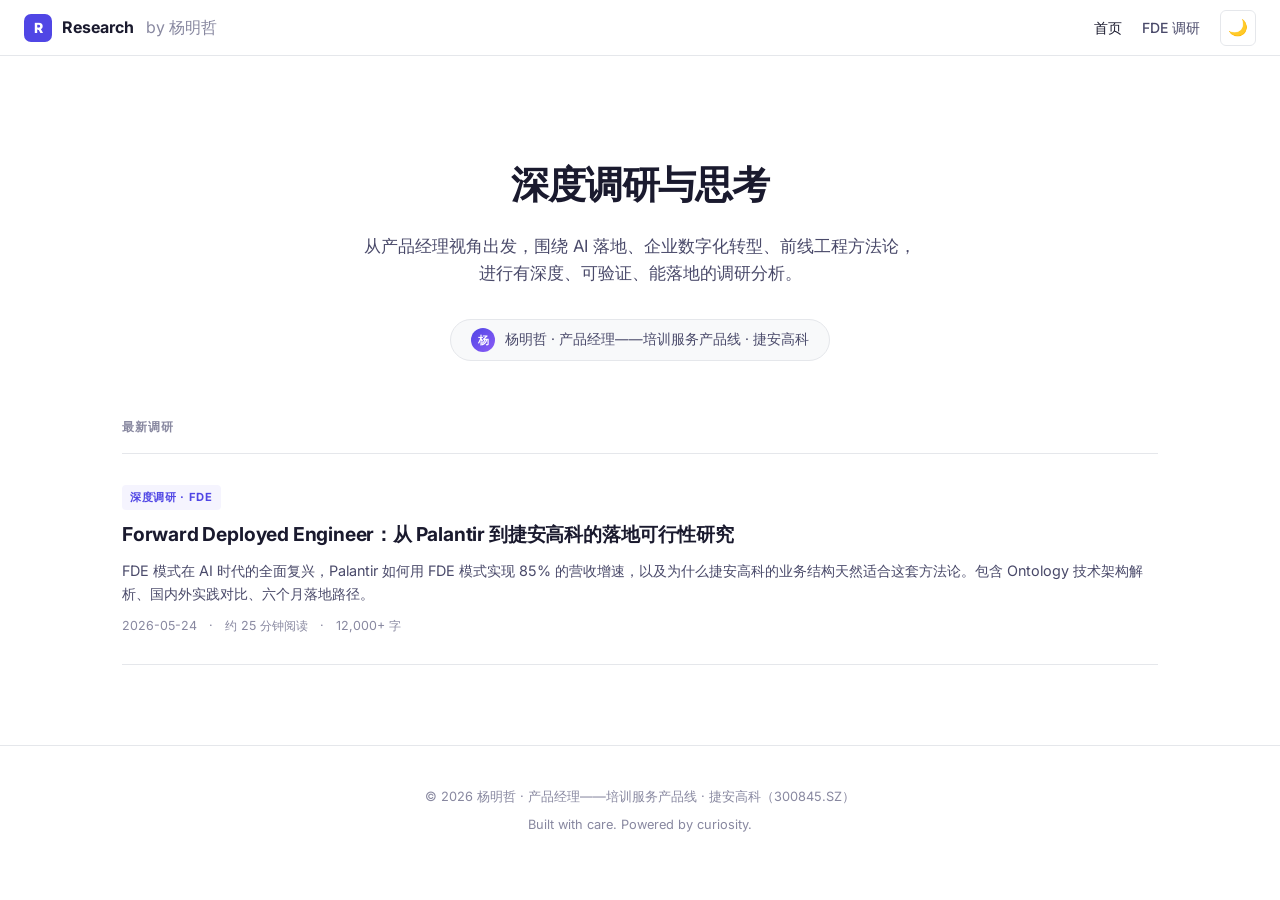
==== index.html @ a413f58f "Initial commit: research hub site with FDE deep dive article Static HTML research site for research." ====
<!DOCTYPE html>
<html lang="zh-CN" data-theme="light">
<head>
  <meta charset="UTF-8">
  <meta name="viewport" content="width=device-width, initial-scale=1.0">
  <title>Research — 杨明哲</title>
  <meta name="description" content="杨明哲的深度调研合辑 — AI 应用、企业数字化、前线工程方法论">
  <link rel="preconnect" href="https://fonts.googleapis.com">
  <link rel="preconnect" href="https://fonts.gstatic.com" crossorigin>
  <link href="https://fonts.googleapis.com/css2?family=Inter:wght@400;500;600;700;800&family=Noto+Serif+SC:wght@400;700&family=JetBrains+Mono:wght@400;500&display=swap" rel="stylesheet">
  <link rel="stylesheet" href="assets/css/main.css">
</head>
<body>

<!-- Header -->
<header class="site-header">
  <div class="header-inner">
    <a href="index.html" class="site-logo">
      <span class="logo-icon">R</span>
      <span>Research</span>
      <span class="logo-text-sub">by 杨明哲</span>
    </a>
    <div class="header-nav">
      <a href="index.html" class="active">首页</a>
      <a href="articles/fde-deep-dive/index.html">FDE 调研</a>
      <button class="theme-toggle" onclick="toggleTheme()" aria-label="切换主题">🌙</button>
    </div>
  </div>
</header>

<!-- Main -->
<div class="home-layout">

  <!-- Hero -->
  <section class="home-hero">
    <h1>深度调研与思考</h1>
    <p class="subtitle">从产品经理视角出发，围绕 AI 落地、企业数字化转型、前线工程方法论，进行有深度、可验证、能落地的调研分析。</p>
    <div class="author-badge">
      <span style="width:24px;height:24px;border-radius:50%;background:linear-gradient(135deg,#5046e5,#8b5cf6);display:inline-flex;align-items:center;justify-content:center;color:#fff;font-size:0.7rem;font-weight:700;">杨</span>
      杨明哲 · 产品经理——培训服务产品线 · 捷安高科
    </div>
  </section>

  <!-- Latest Research -->
  <section>
    <p class="section-title">最新调研</p>
    <div class="article-list">

      <article class="article-card">
        <div class="article-card-body">
          <span class="article-card-tag">深度调研 · FDE</span>
          <h3><a href="articles/fde-deep-dive/index.html">Forward Deployed Engineer：从 Palantir 到捷安高科的落地可行性研究</a></h3>
          <p>FDE 模式在 AI 时代的全面复兴，Palantir 如何用 FDE 模式实现 85% 的营收增速，以及为什么捷安高科的业务结构天然适合这套方法论。包含 Ontology 技术架构解析、国内外实践对比、六个月落地路径。</p>
          <div class="article-card-meta">
            <span>2026-05-24</span>
            <span>·</span>
            <span>约 25 分钟阅读</span>
            <span>·</span>
            <span>12,000+ 字</span>
          </div>
        </div>
      </article>

      <!-- Placeholder for future articles -->
      <!--
      <article class="article-card">
        <div class="article-card-body">
          <span class="article-card-tag">方法论</span>
          <h3><a href="#">AI Coding 工作流：从个人实践到团队推广</a></h3>
          <p>Claude Code、Codex、飞书智能体三条技术路线的融合实践...</p>
          <div class="article-card-meta">
            <span>即将发布</span>
          </div>
        </div>
      </article>
      -->

    </div>
  </section>

</div>

<!-- Footer -->
<footer style="text-align:center;padding:40px 20px;border-top:1px solid var(--border-color);font-size:0.8rem;color:var(--text-tertiary);">
  <p>© 2026 杨明哲 · 产品经理——培训服务产品线 · 捷安高科（300845.SZ）</p>
  <p style="margin-top:6px;">Built with care. Powered by curiosity.</p>
</footer>

<script>
function toggleTheme() {
  const html = document.documentElement;
  const current = html.getAttribute('data-theme');
  const next = current === 'dark' ? 'light' : 'dark';
  html.setAttribute('data-theme', next);
  localStorage.setItem('theme', next);
  document.querySelector('.theme-toggle').textContent = next === 'dark' ? '☀️' : '🌙';
}
// Restore theme
const savedTheme = localStorage.getItem('theme');
if (savedTheme) {
  document.documentElement.setAttribute('data-theme', savedTheme);
  if (savedTheme === 'dark') document.querySelector('.theme-toggle').textContent = '☀️';
}
</script>

</body>
</html>
---- assets/css/main.css ----
/* ============================================
   Research Hub — Claude Docs-inspired Theme
   Author: Yang Mingzhe
   ============================================ */

/* --- Reset & Base --- */
*, *::before, *::after { box-sizing: border-box; margin: 0; padding: 0; }

:root {
  /* Light theme */
  --bg-primary: #ffffff;
  --bg-secondary: #f8f9fa;
  --bg-tertiary: #f0f1f3;
  --bg-code: #f5f5f7;
  --bg-callout-info: #eef4ff;
  --bg-callout-warn: #fff8e6;
  --bg-callout-tip: #eefbf4;
  --bg-callout-critical: #fef2f2;
  --border-callout-info: #3b82f6;
  --border-callout-warn: #f59e0b;
  --border-callout-tip: #10b981;
  --border-callout-critical: #ef4444;
  --text-primary: #1a1a2e;
  --text-secondary: #4a4a6a;
  --text-tertiary: #8888a0;
  --text-link: #5046e5;
  --text-link-hover: #3730a3;
  --border-color: #e5e7eb;
  --border-light: #f0f0f0;
  --accent: #5046e5;
  --accent-light: #ede9fe;
  --accent-bg: rgba(80, 70, 229, 0.06);
  --shadow-sm: 0 1px 2px rgba(0,0,0,0.04);
  --shadow-md: 0 4px 12px rgba(0,0,0,0.06);
  --shadow-lg: 0 8px 30px rgba(0,0,0,0.08);
  --radius-sm: 6px;
  --radius-md: 10px;
  --radius-lg: 16px;
  --font-sans: 'Inter', -apple-system, BlinkMacSystemFont, 'Segoe UI', system-ui, sans-serif;
  --font-mono: 'JetBrains Mono', 'Fira Code', 'SF Mono', Consolas, monospace;
  --font-serif: 'Noto Serif SC', 'Source Han Serif SC', Georgia, serif;
  --content-width: 1060px;
  --sidebar-width: 240px;
  --toc-width: 0px;
  --header-height: 56px;
  --transition: 0.2s ease;
}

[data-theme="dark"] {
  --bg-primary: #0f0f1a;
  --bg-secondary: #1a1a2e;
  --bg-tertiary: #242440;
  --bg-code: #1e1e32;
  --bg-callout-info: #1a2332;
  --bg-callout-warn: #2a2418;
  --bg-callout-tip: #162420;
  --bg-callout-critical: #2a1a1a;
  --text-primary: #e8e8f0;
  --text-secondary: #a0a0b8;
  --text-tertiary: #6a6a80;
  --text-link: #818cf8;
  --text-link-hover: #a5b4fc;
  --border-color: #2a2a40;
  --border-light: #1f1f35;
  --accent: #818cf8;
  --accent-light: #2a2a50;
  --accent-bg: rgba(129, 140, 248, 0.08);
  --shadow-sm: 0 1px 2px rgba(0,0,0,0.2);
  --shadow-md: 0 4px 12px rgba(0,0,0,0.3);
  --shadow-lg: 0 8px 30px rgba(0,0,0,0.4);
}

html {
  font-size: 16px;
  scroll-behavior: smooth;
  -webkit-font-smoothing: antialiased;
  -moz-osx-font-smoothing: grayscale;
}

body {
  font-family: var(--font-sans);
  color: var(--text-primary);
  background: var(--bg-primary);
  line-height: 1.7;
  transition: background var(--transition), color var(--transition);
}

a {
  color: var(--text-link);
  text-decoration: none;
  transition: color var(--transition);
}
a:hover { color: var(--text-link-hover); }

img { max-width: 100%; height: auto; }

/* --- Header --- */
.site-header {
  position: fixed;
  top: 0;
  left: 0;
  right: 0;
  height: var(--header-height);
  background: rgba(255,255,255,0.85);
  backdrop-filter: blur(12px);
  -webkit-backdrop-filter: blur(12px);
  border-bottom: 1px solid var(--border-color);
  z-index: 1000;
  display: flex;
  align-items: center;
  padding: 0 24px;
  transition: background var(--transition);
}
[data-theme="dark"] .site-header {
  background: rgba(15,15,26,0.85);
}

.header-inner {
  max-width: 1400px;
  width: 100%;
  margin: 0 auto;
  display: flex;
  align-items: center;
  justify-content: space-between;
}

.site-logo {
  display: flex;
  align-items: center;
  gap: 10px;
  font-weight: 700;
  font-size: 1rem;
  color: var(--text-primary);
  text-decoration: none;
}
.site-logo .logo-icon {
  width: 28px;
  height: 28px;
  background: var(--accent);
  border-radius: 7px;
  display: flex;
  align-items: center;
  justify-content: center;
  color: #fff;
  font-size: 14px;
  font-weight: 800;
}
.site-logo .logo-text-sub {
  font-weight: 400;
  color: var(--text-tertiary);
  margin-left: 2px;
}

.header-nav {
  display: flex;
  align-items: center;
  gap: 20px;
}
.header-nav a {
  color: var(--text-secondary);
  font-size: 0.875rem;
  font-weight: 500;
  padding: 6px 0;
}
.header-nav a:hover, .header-nav a.active { color: var(--text-primary); }

.theme-toggle {
  background: none;
  border: 1px solid var(--border-color);
  border-radius: var(--radius-sm);
  width: 36px;
  height: 36px;
  display: flex;
  align-items: center;
  justify-content: center;
  cursor: pointer;
  color: var(--text-secondary);
  font-size: 1rem;
  transition: all var(--transition);
}
.theme-toggle:hover { color: var(--text-primary); border-color: var(--text-tertiary); }

/* --- Layout: Article --- */
.article-layout {
  display: flex;
  max-width: 1400px;
  margin: 0 auto;
  padding-top: var(--header-height);
  min-height: 100vh;
}

.sidebar {
  position: fixed;
  top: var(--header-height);
  left: 0;
  width: var(--sidebar-width);
  height: calc(100vh - var(--header-height));
  overflow-y: auto;
  border-right: 1px solid var(--border-color);
  padding: 20px 16px;
  background: var(--bg-primary);
  z-index: 100;
  transition: transform 0.3s ease, background var(--transition);
}
.sidebar::-webkit-scrollbar { width: 4px; }
.sidebar::-webkit-scrollbar-thumb { background: var(--border-color); border-radius: 2px; }

.sidebar-section { margin-bottom: 24px; }
.sidebar-section-title {
  font-size: 0.7rem;
  font-weight: 700;
  text-transform: uppercase;
  letter-spacing: 0.08em;
  color: var(--text-tertiary);
  padding: 0 12px;
  margin-bottom: 8px;
}

.sidebar-link {
  display: block;
  padding: 7px 12px;
  font-size: 0.85rem;
  color: var(--text-secondary);
  border-radius: var(--radius-sm);
  transition: all var(--transition);
  line-height: 1.4;
}
.sidebar-link:hover { color: var(--text-primary); background: var(--bg-secondary); }
.sidebar-link.active {
  color: var(--accent);
  background: var(--accent-bg);
  font-weight: 600;
}
.sidebar-link.sub {
  padding-left: 28px;
  font-size: 0.8rem;
}

.main-content {
  margin-left: var(--sidebar-width);
  flex: 1;
  min-width: 0;
  display: flex;
  justify-content: center;
}

.article-body {
  width: 100%;
  max-width: var(--content-width);
  padding: 48px 32px 120px;
}

.toc-sidebar {
  display: none !important;
}
.toc-title {
  font-size: 0.7rem;
  font-weight: 700;
  text-transform: uppercase;
  letter-spacing: 0.08em;
  color: var(--text-tertiary);
  margin-bottom: 12px;
}
.toc-link {
  display: block;
  padding: 4px 0 4px 12px;
  font-size: 0.78rem;
  color: var(--text-tertiary);
  border-left: 2px solid transparent;
  transition: all var(--transition);
  line-height: 1.5;
}
.toc-link:hover { color: var(--text-secondary); }
.toc-link.active {
  color: var(--accent);
  border-left-color: var(--accent);
}
.toc-link.sub { padding-left: 24px; font-size: 0.75rem; }

/* --- Typography --- */
.article-body h1 {
  font-size: 2rem;
  font-weight: 800;
  line-height: 1.2;
  margin-bottom: 16px;
  letter-spacing: -0.02em;
}
.article-body h2 {
  font-size: 1.45rem;
  font-weight: 700;
  margin-top: 56px;
  margin-bottom: 20px;
  padding-top: 24px;
  border-top: 1px solid var(--border-color);
  letter-spacing: -0.01em;
}
.article-body h2:first-of-type { border-top: none; margin-top: 32px; }
.article-body h3 {
  font-size: 1.15rem;
  font-weight: 650;
  margin-top: 36px;
  margin-bottom: 14px;
}
.article-body h4 {
  font-size: 1rem;
  font-weight: 600;
  margin-top: 28px;
  margin-bottom: 10px;
  color: var(--text-secondary);
}

.article-body p {
  margin-bottom: 18px;
  color: var(--text-primary);
}

.article-body strong { font-weight: 650; }

.article-meta {
  display: flex;
  align-items: center;
  gap: 16px;
  margin-bottom: 32px;
  padding-bottom: 24px;
  border-bottom: 1px solid var(--border-color);
  flex-wrap: wrap;
}
.meta-author {
  display: flex;
  align-items: center;
  gap: 10px;
}
.meta-avatar {
  width: 36px;
  height: 36px;
  border-radius: 50%;
  background: linear-gradient(135deg, var(--accent), #8b5cf6);
  display: flex;
  align-items: center;
  justify-content: center;
  color: #fff;
  font-weight: 700;
  font-size: 0.85rem;
}
.meta-name { font-weight: 600; font-size: 0.9rem; }
.meta-role { font-size: 0.8rem; color: var(--text-tertiary); }
.meta-dot { color: var(--text-tertiary); }
.meta-date, .meta-read-time { font-size: 0.8rem; color: var(--text-tertiary); }

.subtitle {
  font-size: 1.15rem;
  color: var(--text-secondary);
  margin-bottom: 24px;
  line-height: 1.6;
}

/* --- Callouts --- */
.callout {
  padding: 16px 20px;
  border-radius: var(--radius-md);
  border-left: 4px solid;
  margin: 24px 0;
  font-size: 0.9rem;
  line-height: 1.6;
}
.callout-title {
  font-weight: 650;
  font-size: 0.85rem;
  margin-bottom: 6px;
  display: flex;
  align-items: center;
  gap: 6px;
}
.callout.info { background: var(--bg-callout-info); border-color: var(--border-callout-info); }
.callout.warn { background: var(--bg-callout-warn); border-color: var(--border-callout-warn); }
.callout.tip { background: var(--bg-callout-tip); border-color: var(--border-callout-tip); }
.callout.critical { background: var(--bg-callout-critical); border-color: var(--border-callout-critical); }

/* --- Key Stats --- */
.stat-grid {
  display: grid;
  grid-template-columns: repeat(auto-fit, minmax(160px, 1fr));
  gap: 16px;
  margin: 28px 0;
}
.stat-card {
  background: var(--bg-secondary);
  border: 1px solid var(--border-color);
  border-radius: var(--radius-md);
  padding: 20px;
  text-align: center;
  transition: transform var(--transition), box-shadow var(--transition);
}
.stat-card:hover { transform: translateY(-2px); box-shadow: var(--shadow-md); }
.stat-number {
  font-size: 1.8rem;
  font-weight: 800;
  color: var(--accent);
  line-height: 1;
  margin-bottom: 6px;
  letter-spacing: -0.02em;
}
.stat-label {
  font-size: 0.78rem;
  color: var(--text-tertiary);
  line-height: 1.3;
}

/* --- Tables --- */
.table-wrapper {
  overflow-x: auto;
  margin: 24px 0;
  border: 1px solid var(--border-color);
  border-radius: var(--radius-md);
}
.article-body table {
  width: 100%;
  border-collapse: collapse;
  font-size: 0.85rem;
}
.article-body th {
  background: var(--bg-secondary);
  font-weight: 650;
  text-align: left;
  padding: 12px 16px;
  border-bottom: 1px solid var(--border-color);
  white-space: nowrap;
  font-size: 0.8rem;
  color: var(--text-secondary);
}
.article-body td {
  padding: 11px 16px;
  border-bottom: 1px solid var(--border-light);
  vertical-align: top;
}
.article-body tr:last-child td { border-bottom: none; }
.article-body tr:hover td { background: var(--accent-bg); }

/* --- Code --- */
.article-body code {
  font-family: var(--font-mono);
  font-size: 0.85em;
  background: var(--bg-code);
  padding: 2px 6px;
  border-radius: 4px;
  color: var(--accent);
}
.article-body pre {
  background: var(--bg-code);
  border: 1px solid var(--border-color);
  border-radius: var(--radius-md);
  padding: 20px;
  overflow-x: auto;
  margin: 24px 0;
  font-size: 0.85rem;
  line-height: 1.6;
}
.article-body pre code {
  background: none;
  padding: 0;
  color: var(--text-primary);
}

/* --- Collapsible / Accordion --- */
.accordion {
  border: 1px solid var(--border-color);
  border-radius: var(--radius-md);
  margin: 20px 0;
  overflow: hidden;
}
.accordion-item { border-bottom: 1px solid var(--border-color); }
.accordion-item:last-child { border-bottom: none; }
.accordion-header {
  display: flex;
  align-items: center;
  justify-content: space-between;
  padding: 14px 20px;
  cursor: pointer;
  font-weight: 600;
  font-size: 0.9rem;
  background: var(--bg-secondary);
  transition: background var(--transition);
  user-select: none;
}
.accordion-header:hover { background: var(--bg-tertiary); }
.accordion-arrow {
  transition: transform 0.3s ease;
  font-size: 0.75rem;
  color: var(--text-tertiary);
}
.accordion-item.open .accordion-arrow { transform: rotate(180deg); }
.accordion-content {
  max-height: 0;
  overflow: hidden;
  transition: max-height 0.3s ease, padding 0.3s ease;
  padding: 0 20px;
  font-size: 0.9rem;
  line-height: 1.7;
}
.accordion-item.open .accordion-content {
  max-height: 2000px;
  padding: 16px 20px;
}

/* --- Flow Chart (CSS) --- */
.flow-chart {
  display: flex;
  align-items: center;
  gap: 0;
  margin: 28px 0;
  overflow-x: auto;
  padding: 16px 0;
}
.flow-step {
  background: var(--bg-secondary);
  border: 1px solid var(--border-color);
  border-radius: var(--radius-md);
  padding: 14px 18px;
  font-size: 0.82rem;
  font-weight: 500;
  text-align: center;
  min-width: 120px;
  white-space: nowrap;
  position: relative;
  transition: all var(--transition);
}
.flow-step:hover { border-color: var(--accent); background: var(--accent-bg); }
.flow-step.active { border-color: var(--accent); background: var(--accent-bg); color: var(--accent); font-weight: 700; }
.flow-arrow {
  color: var(--text-tertiary);
  font-size: 1.2rem;
  flex-shrink: 0;
  padding: 0 4px;
}

/* --- Vertical Flow --- */
.flow-vertical {
  display: flex;
  flex-direction: column;
  gap: 0;
  margin: 28px 0;
  max-width: 500px;
}
.flow-vertical .flow-step {
  width: 100%;
  text-align: left;
}
.flow-vertical .flow-arrow {
  text-align: center;
  padding: 4px 0;
  transform: rotate(90deg);
}

/* --- Comparison Cards --- */
.compare-grid {
  display: grid;
  grid-template-columns: 1fr 1fr;
  gap: 16px;
  margin: 24px 0;
}
.compare-card {
  background: var(--bg-secondary);
  border: 1px solid var(--border-color);
  border-radius: var(--radius-md);
  padding: 20px;
}
.compare-card h4 {
  margin-top: 0;
  font-size: 0.95rem;
  margin-bottom: 12px;
  color: var(--text-primary);
}
.compare-card ul {
  list-style: none;
  padding: 0;
}
.compare-card li {
  padding: 4px 0;
  font-size: 0.85rem;
  color: var(--text-secondary);
  position: relative;
  padding-left: 18px;
}
.compare-card li::before {
  content: '•';
  position: absolute;
  left: 0;
  color: var(--accent);
  font-weight: bold;
}

/* --- Timeline --- */
.timeline {
  position: relative;
  margin: 32px 0;
  padding-left: 28px;
}
.timeline::before {
  content: '';
  position: absolute;
  left: 8px;
  top: 0;
  bottom: 0;
  width: 2px;
  background: var(--border-color);
}
.timeline-item {
  position: relative;
  padding-bottom: 28px;
}
.timeline-item:last-child { padding-bottom: 0; }
.timeline-dot {
  position: absolute;
  left: -24px;
  top: 4px;
  width: 12px;
  height: 12px;
  border-radius: 50%;
  background: var(--accent);
  border: 2px solid var(--bg-primary);
  box-shadow: 0 0 0 3px var(--accent-bg);
}
.timeline-label {
  font-weight: 700;
  font-size: 0.85rem;
  color: var(--accent);
  margin-bottom: 4px;
}
.timeline-title {
  font-weight: 600;
  font-size: 0.95rem;
  margin-bottom: 6px;
}
.timeline-desc {
  font-size: 0.85rem;
  color: var(--text-secondary);
  line-height: 1.5;
}

/* --- Radar Chart placeholder --- */
.chart-container {
  margin: 28px 0;
  padding: 20px;
  background: var(--bg-secondary);
  border: 1px solid var(--border-color);
  border-radius: var(--radius-md);
  text-align: center;
}
.chart-container canvas {
  max-width: 100%;
  max-height: 360px;
}

/* --- Tooltip --- */
.term {
  border-bottom: 1px dashed var(--text-tertiary);
  cursor: help;
  position: relative;
}
.term:hover::after {
  content: attr(data-tip);
  position: absolute;
  bottom: calc(100% + 8px);
  left: 50%;
  transform: translateX(-50%);
  background: var(--text-primary);
  color: var(--bg-primary);
  padding: 8px 12px;
  border-radius: var(--radius-sm);
  font-size: 0.78rem;
  white-space: nowrap;
  max-width: 300px;
  white-space: normal;
  z-index: 100;
  box-shadow: var(--shadow-md);
  line-height: 1.4;
}

/* --- Lists --- */
.article-body ul, .article-body ol {
  margin: 12px 0 18px;
  padding-left: 24px;
}
.article-body li {
  margin-bottom: 6px;
  font-size: 0.95rem;
}
.article-body li::marker { color: var(--text-tertiary); }

/* --- Blockquote --- */
.article-body blockquote {
  border-left: 3px solid var(--accent);
  padding: 12px 20px;
  margin: 24px 0;
  background: var(--accent-bg);
  border-radius: 0 var(--radius-sm) var(--radius-sm) 0;
  font-size: 0.95rem;
  color: var(--text-secondary);
  font-style: italic;
}
.article-body blockquote p { margin-bottom: 0; }

/* --- Reading Progress --- */
.reading-progress {
  position: fixed;
  top: var(--header-height);
  left: 0;
  width: 0;
  height: 3px;
  background: linear-gradient(90deg, var(--accent), #8b5cf6);
  z-index: 1001;
  transition: width 0.1s linear;
}

/* --- Back to Top --- */
.back-to-top {
  position: fixed;
  bottom: 32px;
  right: 32px;
  width: 40px;
  height: 40px;
  border-radius: 50%;
  background: var(--accent);
  color: #fff;
  display: flex;
  align-items: center;
  justify-content: center;
  cursor: pointer;
  opacity: 0;
  transform: translateY(10px);
  transition: all 0.3s ease;
  border: none;
  font-size: 1.1rem;
  box-shadow: var(--shadow-md);
  z-index: 100;
}
.back-to-top.visible { opacity: 1; transform: translateY(0); }
.back-to-top:hover { transform: translateY(-2px); box-shadow: var(--shadow-lg); }

/* --- Homepage specific --- */
.home-layout {
  max-width: 1100px;
  margin: 0 auto;
  padding: calc(var(--header-height) + 48px) 32px 80px;
}
.home-hero {
  text-align: center;
  padding: 48px 0 56px;
}
.home-hero h1 {
  font-size: 2.4rem;
  font-weight: 800;
  letter-spacing: -0.03em;
  margin-bottom: 16px;
}
.home-hero .subtitle {
  max-width: 560px;
  margin: 0 auto 32px;
  font-size: 1.05rem;
}
.home-hero .author-badge {
  display: inline-flex;
  align-items: center;
  gap: 10px;
  padding: 8px 20px;
  background: var(--bg-secondary);
  border: 1px solid var(--border-color);
  border-radius: 50px;
  font-size: 0.85rem;
  color: var(--text-secondary);
}

.article-list { margin-top: 16px; }
.article-card {
  display: flex;
  gap: 24px;
  padding: 28px 0;
  border-bottom: 1px solid var(--border-color);
  transition: all var(--transition);
}
.article-card:first-child { border-top: 1px solid var(--border-color); }
.article-card:hover { padding-left: 8px; }
.article-card-body { flex: 1; }
.article-card-tag {
  display: inline-block;
  font-size: 0.7rem;
  font-weight: 700;
  text-transform: uppercase;
  letter-spacing: 0.06em;
  color: var(--accent);
  background: var(--accent-bg);
  padding: 3px 8px;
  border-radius: 4px;
  margin-bottom: 8px;
}
.article-card h3 {
  font-size: 1.2rem;
  font-weight: 700;
  margin-bottom: 8px;
  letter-spacing: -0.01em;
}
.article-card h3 a { color: var(--text-primary); }
.article-card h3 a:hover { color: var(--accent); }
.article-card p {
  font-size: 0.9rem;
  color: var(--text-secondary);
  line-height: 1.6;
  margin-bottom: 10px;
}
.article-card-meta {
  font-size: 0.78rem;
  color: var(--text-tertiary);
  display: flex;
  gap: 12px;
}

.section-title {
  font-size: 0.75rem;
  font-weight: 700;
  text-transform: uppercase;
  letter-spacing: 0.08em;
  color: var(--text-tertiary);
  margin-bottom: 4px;
}

/* --- Responsive --- */
@media (max-width: 1200px) {
  .toc-sidebar { display: none; }
}
@media (max-width: 900px) {
  .sidebar { transform: translateX(-100%); }
  .sidebar.open { transform: translateX(0); }
  .main-content { margin-left: 0; }
  .article-body { padding: 32px 20px 80px; }
  .home-layout { padding: 32px 20px 60px; padding-top: calc(var(--header-height) + 32px); }
  .home-hero h1 { font-size: 1.8rem; }
  .compare-grid { grid-template-columns: 1fr; }
  .stat-grid { grid-template-columns: repeat(2, 1fr); }
  .flow-chart { flex-direction: column; align-items: stretch; }
  .flow-arrow { transform: rotate(90deg); text-align: center; }
}
@media (max-width: 600px) {
  .stat-grid { grid-template-columns: 1fr; }
  .article-card { flex-direction: column; gap: 12px; }
}

/* --- Print --- */
@media print {
  .site-header, .sidebar, .toc-sidebar, .back-to-top, .reading-progress, .theme-toggle { display: none !important; }
  .main-content { margin-left: 0 !important; }
  .article-body { max-width: 100%; padding: 0; }
  body { font-size: 11pt; }
}
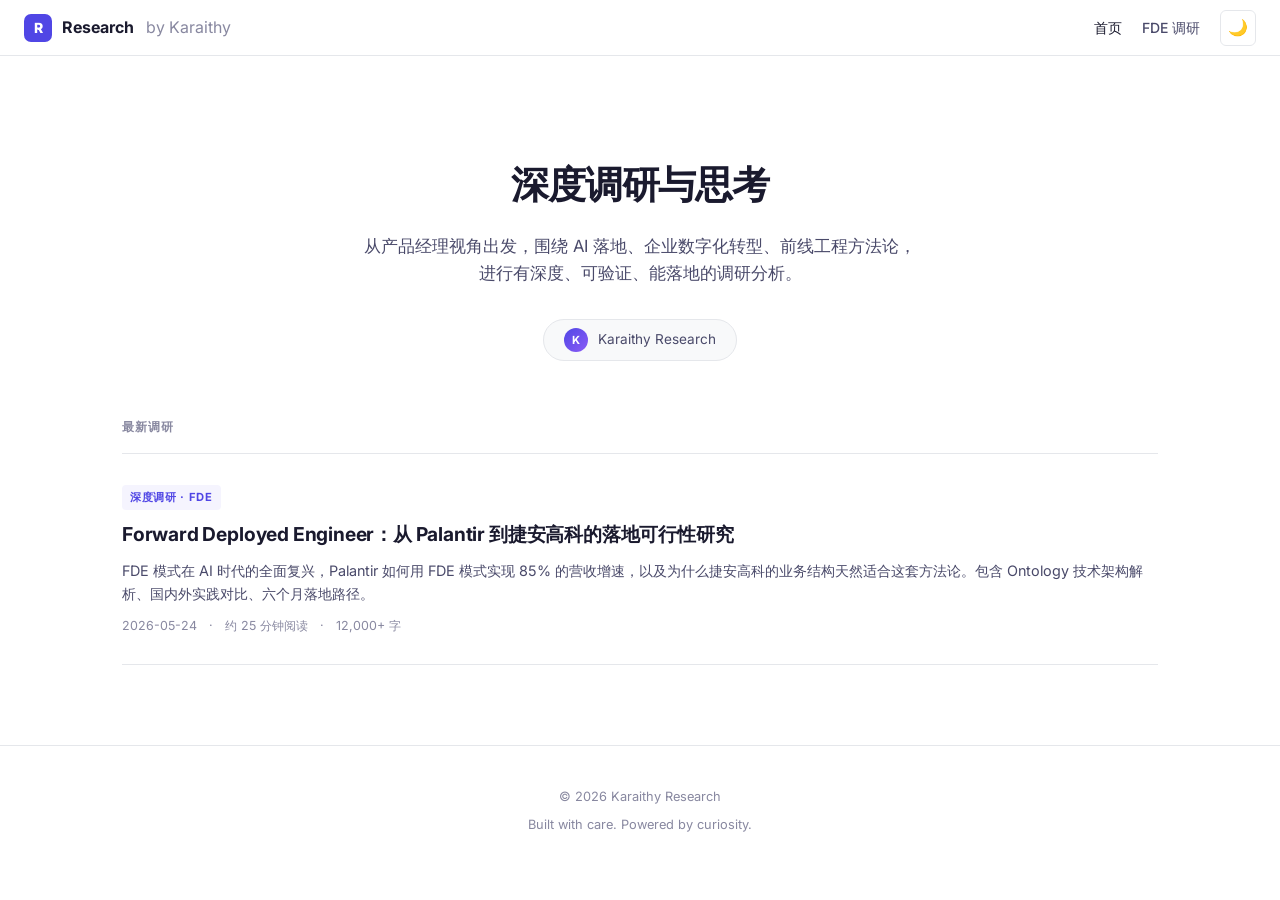
==== commit b3d8d021: "Fix Cloudflare Pages 500 error and remove personal info - Fix: escape dollar signs in Chart.js callb" ====
--- a/index.html
+++ b/index.html
@@ -3,8 +3,8 @@
 <head>
   <meta charset="UTF-8">
   <meta name="viewport" content="width=device-width, initial-scale=1.0">
-  <title>Research — 杨明哲</title>
-  <meta name="description" content="杨明哲的深度调研合辑 — AI 应用、企业数字化、前线工程方法论">
+  <title>Research — Karaithy</title>
+  <meta name="description" content="深度调研合辑 — AI 应用、企业数字化、前线工程方法论">
   <link rel="preconnect" href="https://fonts.googleapis.com">
   <link rel="preconnect" href="https://fonts.gstatic.com" crossorigin>
   <link href="https://fonts.googleapis.com/css2?family=Inter:wght@400;500;600;700;800&family=Noto+Serif+SC:wght@400;700&family=JetBrains+Mono:wght@400;500&display=swap" rel="stylesheet">
@@ -18,7 +18,7 @@
     <a href="index.html" class="site-logo">
       <span class="logo-icon">R</span>
       <span>Research</span>
-      <span class="logo-text-sub">by 杨明哲</span>
+      <span class="logo-text-sub">by Karaithy</span>
     </a>
     <div class="header-nav">
       <a href="index.html" class="active">首页</a>
@@ -36,8 +36,8 @@
     <h1>深度调研与思考</h1>
     <p class="subtitle">从产品经理视角出发，围绕 AI 落地、企业数字化转型、前线工程方法论，进行有深度、可验证、能落地的调研分析。</p>
     <div class="author-badge">
-      <span style="width:24px;height:24px;border-radius:50%;background:linear-gradient(135deg,#5046e5,#8b5cf6);display:inline-flex;align-items:center;justify-content:center;color:#fff;font-size:0.7rem;font-weight:700;">杨</span>
-      杨明哲 · 产品经理——培训服务产品线 · 捷安高科
+      <span style="width:24px;height:24px;border-radius:50%;background:linear-gradient(135deg,#5046e5,#8b5cf6);display:inline-flex;align-items:center;justify-content:center;color:#fff;font-size:0.7rem;font-weight:700;">K</span>
+      Karaithy Research
     </div>
   </section>
 
@@ -82,7 +82,7 @@
 
 <!-- Footer -->
 <footer style="text-align:center;padding:40px 20px;border-top:1px solid var(--border-color);font-size:0.8rem;color:var(--text-tertiary);">
-  <p>© 2026 杨明哲 · 产品经理——培训服务产品线 · 捷安高科（300845.SZ）</p>
+  <p>© 2026 Karaithy Research</p>
   <p style="margin-top:6px;">Built with care. Powered by curiosity.</p>
 </footer>
 
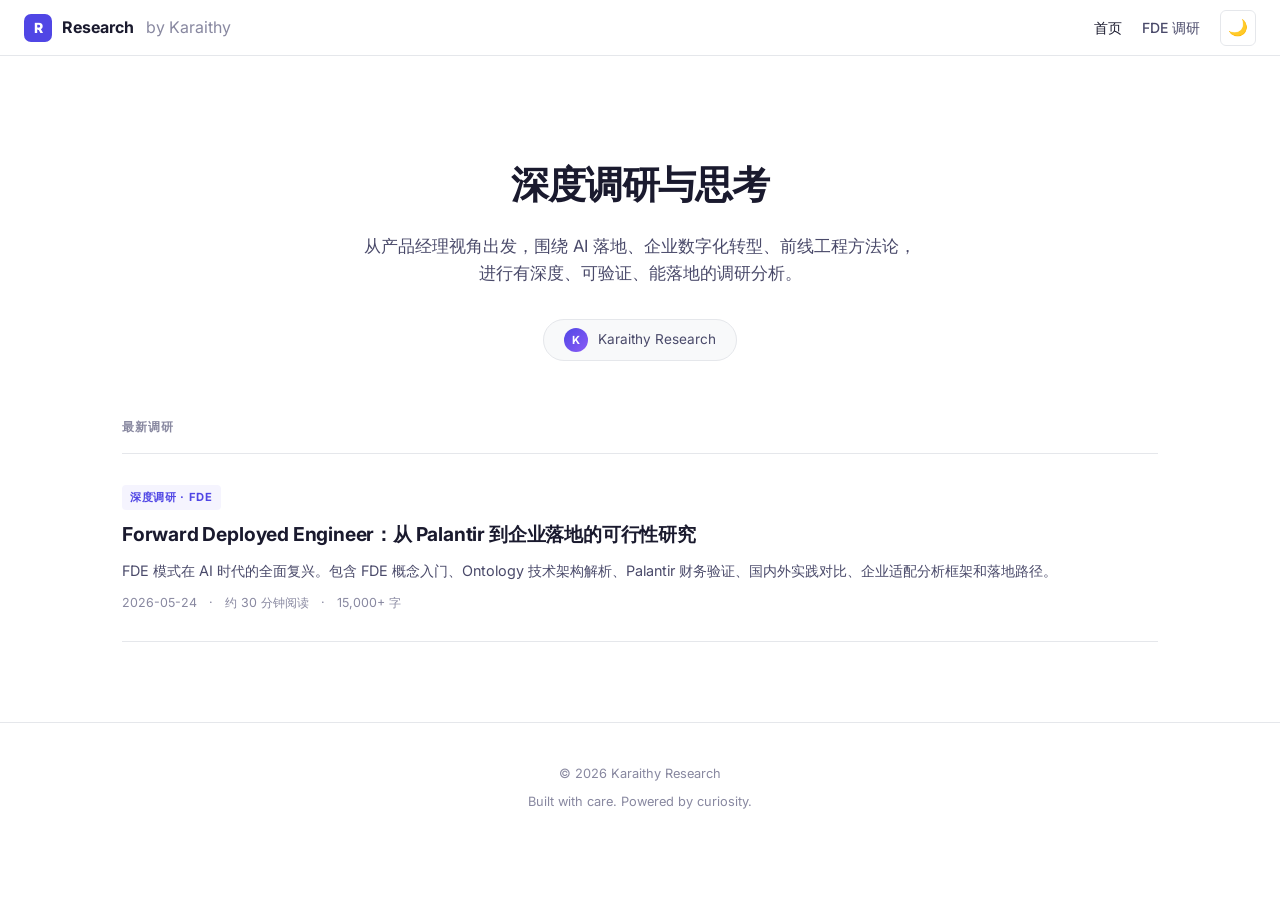
==== commit c9ad30ea: "Add FDE intro chapter + fix specific headcount references - Add "FDE 五分钟入门" chapter before Ch1 with " ====
--- a/index.html
+++ b/index.html
@@ -49,14 +49,14 @@
       <article class="article-card">
         <div class="article-card-body">
           <span class="article-card-tag">深度调研 · FDE</span>
-          <h3><a href="articles/fde-deep-dive/index.html">Forward Deployed Engineer：从 Palantir 到捷安高科的落地可行性研究</a></h3>
-          <p>FDE 模式在 AI 时代的全面复兴，Palantir 如何用 FDE 模式实现 85% 的营收增速，以及为什么捷安高科的业务结构天然适合这套方法论。包含 Ontology 技术架构解析、国内外实践对比、六个月落地路径。</p>
+          <h3><a href="articles/fde-deep-dive/index.html">Forward Deployed Engineer：从 Palantir 到企业落地的可行性研究</a></h3>
+          <p>FDE 模式在 AI 时代的全面复兴。包含 FDE 概念入门、Ontology 技术架构解析、Palantir 财务验证、国内外实践对比、企业适配分析框架和落地路径。</p>
           <div class="article-card-meta">
             <span>2026-05-24</span>
             <span>·</span>
-            <span>约 25 分钟阅读</span>
+            <span>约 30 分钟阅读</span>
             <span>·</span>
-            <span>12,000+ 字</span>
+            <span>15,000+ 字</span>
           </div>
         </div>
       </article>
--- a/assets/css/main.css
+++ b/assets/css/main.css
@@ -779,7 +779,7 @@
   transition: all var(--transition);
 }
 .article-card:first-child { border-top: 1px solid var(--border-color); }
-.article-card:hover { padding-left: 8px; }
+.article-card:hover { transform: translateX(8px); }
 .article-card-body { flex: 1; }
 .article-card-tag {
   display: inline-block;
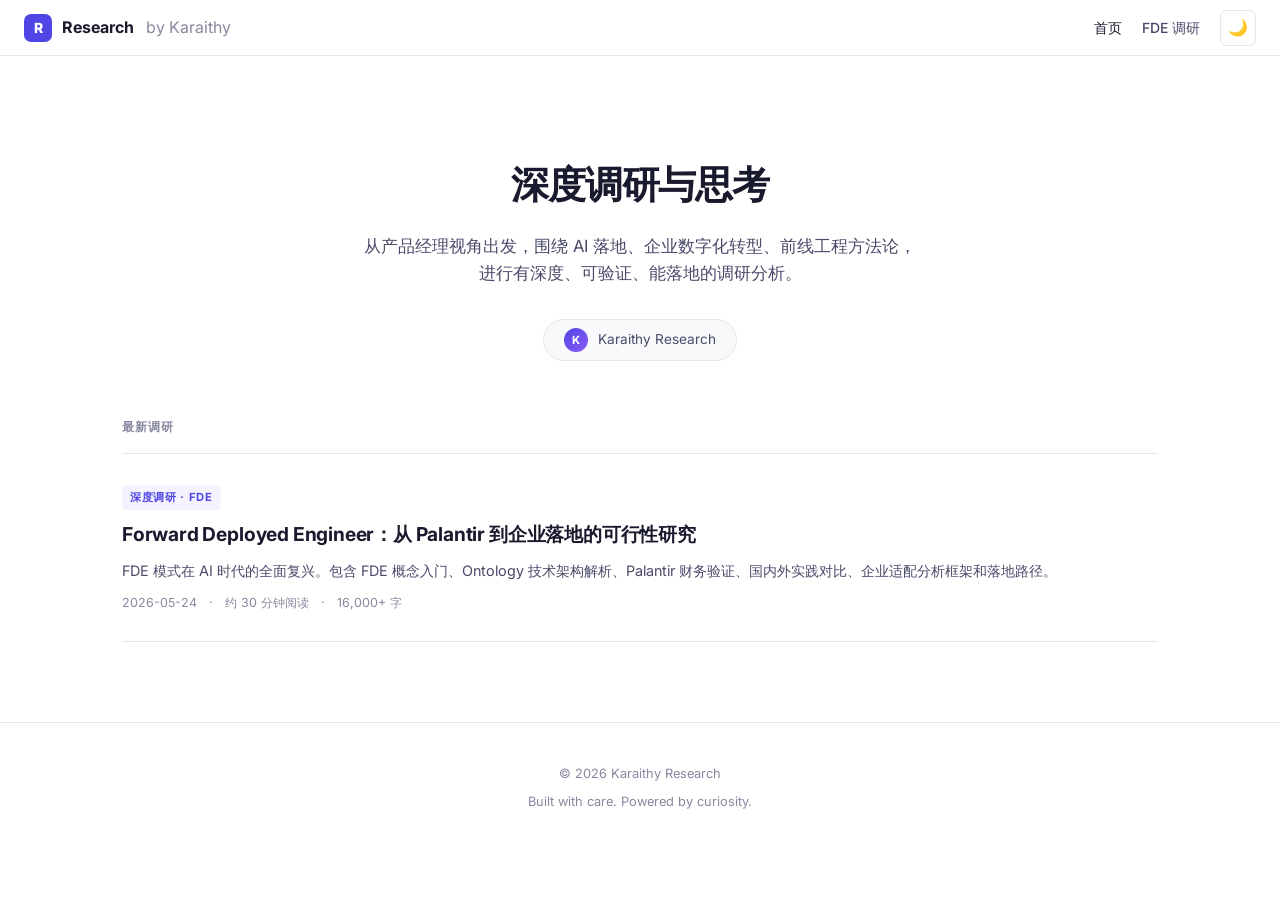
==== commit 9c259c2b: "Add "Customization Trap" deep dive to FDE article New subsection in Ch2.1 explaining why most B2B co" ====
--- a/index.html
+++ b/index.html
@@ -56,7 +56,7 @@
             <span>·</span>
             <span>约 30 分钟阅读</span>
             <span>·</span>
-            <span>15,000+ 字</span>
+            <span>16,000+ 字</span>
           </div>
         </div>
       </article>
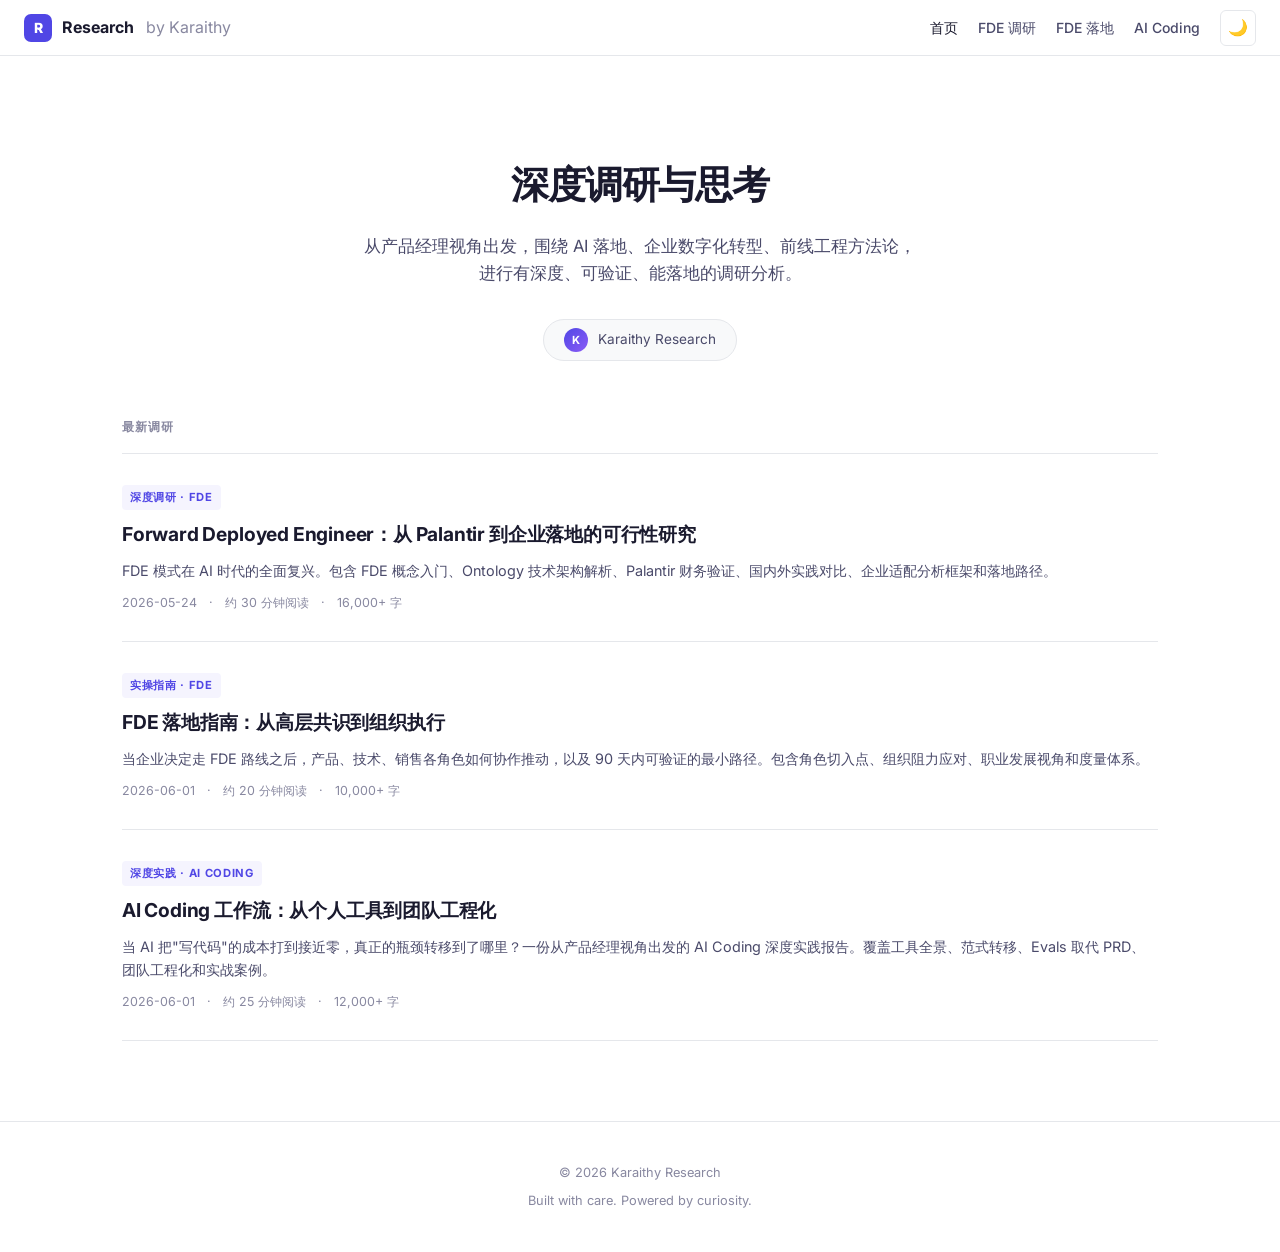
==== commit b335e55d: "Add two new research articles: FDE Landing Guide & AI Coding Workflow FDE Landing Guide (articles/fd" ====
--- a/index.html
+++ b/index.html
@@ -23,6 +23,8 @@
     <div class="header-nav">
       <a href="index.html" class="active">首页</a>
       <a href="articles/fde-deep-dive/index.html">FDE 调研</a>
+      <a href="articles/fde-landing-guide/index.html">FDE 落地</a>
+      <a href="articles/ai-coding/index.html">AI Coding</a>
       <button class="theme-toggle" onclick="toggleTheme()" aria-label="切换主题">🌙</button>
     </div>
   </div>
@@ -61,19 +63,35 @@
         </div>
       </article>
 
-      <!-- Placeholder for future articles -->
-      <!--
       <article class="article-card">
         <div class="article-card-body">
-          <span class="article-card-tag">方法论</span>
-          <h3><a href="#">AI Coding 工作流：从个人实践到团队推广</a></h3>
-          <p>Claude Code、Codex、飞书智能体三条技术路线的融合实践...</p>
+          <span class="article-card-tag">实操指南 · FDE</span>
+          <h3><a href="articles/fde-landing-guide/index.html">FDE 落地指南：从高层共识到组织执行</a></h3>
+          <p>当企业决定走 FDE 路线之后，产品、技术、销售各角色如何协作推动，以及 90 天内可验证的最小路径。包含角色切入点、组织阻力应对、职业发展视角和度量体系。</p>
           <div class="article-card-meta">
-            <span>即将发布</span>
+            <span>2026-06-01</span>
+            <span>·</span>
+            <span>约 20 分钟阅读</span>
+            <span>·</span>
+            <span>10,000+ 字</span>
           </div>
         </div>
       </article>
-      -->
+
+      <article class="article-card">
+        <div class="article-card-body">
+          <span class="article-card-tag">深度实践 · AI Coding</span>
+          <h3><a href="articles/ai-coding/index.html">AI Coding 工作流：从个人工具到团队工程化</a></h3>
+          <p>当 AI 把"写代码"的成本打到接近零，真正的瓶颈转移到了哪里？一份从产品经理视角出发的 AI Coding 深度实践报告。覆盖工具全景、范式转移、Evals 取代 PRD、团队工程化和实战案例。</p>
+          <div class="article-card-meta">
+            <span>2026-06-01</span>
+            <span>·</span>
+            <span>约 25 分钟阅读</span>
+            <span>·</span>
+            <span>12,000+ 字</span>
+          </div>
+        </div>
+      </article>
 
     </div>
   </section>
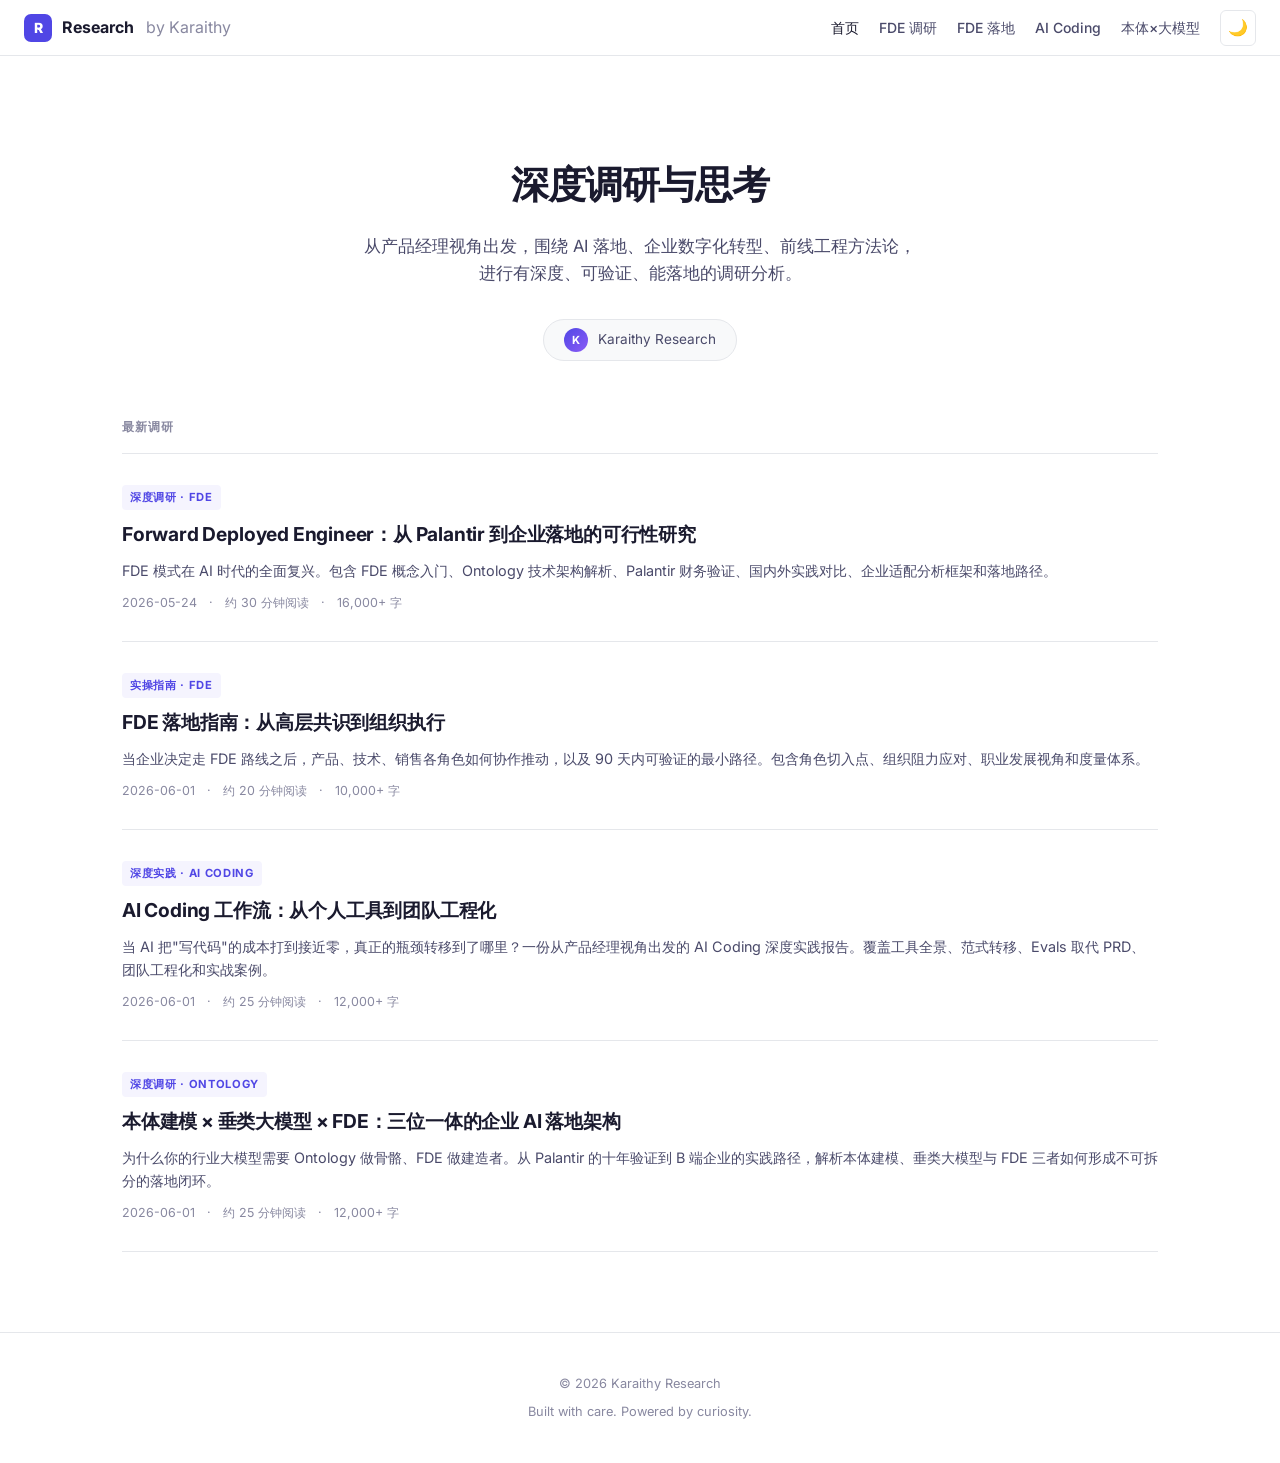
==== commit e440e560: "Add 3 new research articles + update site navigation New articles: - FDE Landing Guide: 90-day imple" ====
--- a/index.html
+++ b/index.html
@@ -25,6 +25,7 @@
       <a href="articles/fde-deep-dive/index.html">FDE 调研</a>
       <a href="articles/fde-landing-guide/index.html">FDE 落地</a>
       <a href="articles/ai-coding/index.html">AI Coding</a>
+      <a href="articles/ontology-llm-fde/index.html">本体×大模型</a>
       <button class="theme-toggle" onclick="toggleTheme()" aria-label="切换主题">🌙</button>
     </div>
   </div>
@@ -93,6 +94,21 @@
         </div>
       </article>
 
+      <article class="article-card">
+        <div class="article-card-body">
+          <span class="article-card-tag">深度调研 · Ontology</span>
+          <h3><a href="articles/ontology-llm-fde/index.html">本体建模 × 垂类大模型 × FDE：三位一体的企业 AI 落地架构</a></h3>
+          <p>为什么你的行业大模型需要 Ontology 做骨骼、FDE 做建造者。从 Palantir 的十年验证到 B 端企业的实践路径，解析本体建模、垂类大模型与 FDE 三者如何形成不可拆分的落地闭环。</p>
+          <div class="article-card-meta">
+            <span>2026-06-01</span>
+            <span>·</span>
+            <span>约 25 分钟阅读</span>
+            <span>·</span>
+            <span>12,000+ 字</span>
+          </div>
+        </div>
+      </article>
+
     </div>
   </section>
 
